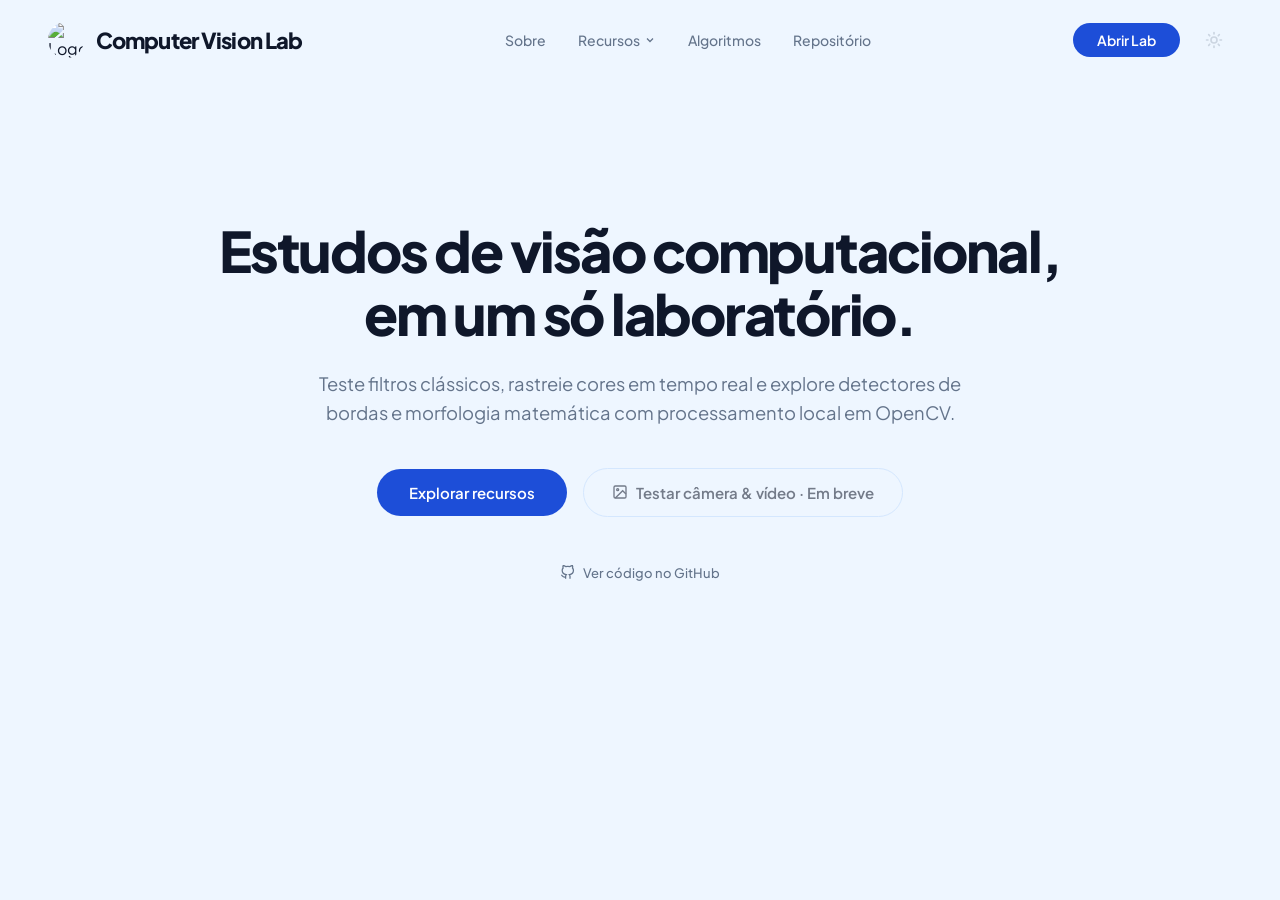
==== frontend/index.html @ 702c6b66 "criação do ambiente inicial do projeto" ====
<!DOCTYPE html>
<html lang="pt-BR" data-theme="dark">
<head>
  <meta charset="UTF-8" />
  <meta name="viewport" content="width=device-width, initial-scale=1.0" />
  <title>Computer Vision Lab // Plataforma de Visão Computacional</title>
  <link rel="preconnect" href="https://fonts.googleapis.com">
  <link rel="preconnect" href="https://fonts.gstatic.com" crossorigin>
  <link href="https://fonts.googleapis.com/css2?family=Plus+Jakarta+Sans:wght@400;500;600;700;800&display=swap" rel="stylesheet">
  <link rel="stylesheet" href="assets/css/style.css">
</head>
<body>

  <!-- Barra de Navegação -->
  <header class="main-header">
    <a href="/" class="brand">
      <div class="logo-icon"><img src="../assets/img/cv_logo.png" alt="Logo"></div>
      <span class="brand-name">Computer Vision Lab</span>
    </a>

    <!-- Menu Central com Dropdown de Recursos -->
    <nav class="nav-menu">
      <a href="#sobre" class="nav-link">Sobre</a>
      
      <!-- Dropdown Recursos que leva às páginas -->
      <div class="dropdown">
        <button class="dropdown-btn">
          Recursos
          <svg width="12" height="12" viewBox="0 0 24 24" fill="none" stroke="currentColor" stroke-width="2.5"><polyline points="6 9 12 15 18 9"></polyline></svg>
        </button>
        <div class="dropdown-menu">
          <a href="/pages/filters.html" class="dropdown-item">
            <strong>Filtros & Bordas</strong>
            <small>Canny, Sobel, Blur Gaussiano</small>
          </a>
          <button type="button" class="dropdown-item" disabled title="Recurso indisponível">
            <strong>Detecção & Cores</strong>
            <small>Rastreamento HSV, Contornos · Em breve</small>
          </button>
          <button type="button" class="dropdown-item" disabled title="Recurso indisponível">
            <strong>Segmentação</strong>
            <small>Threshold Otsu e Morfologia · Em breve</small>
          </button>
        </div>
      </div>

      <a href="#algoritmos" class="nav-link">Algoritmos</a>
      <a href="https://github.com/Vitin0N/computer-vision-lab" target="_blank" class="nav-link">Repositório</a>
    </nav>

    <!-- Ações no Canto Direito -->
    <div class="header-actions">
      <a href="/pages/filters.html" class="btn-entrar">Abrir Lab</a>
      
    <!-- Tema -->
      <button id="themeToggle" class="icon-action-btn" title="Alternar tema">
        <svg width="18" height="18" viewBox="0 0 24 24" fill="none" stroke="currentColor" stroke-width="2.2"><path d="M21 12.79A9 9 0 1 1 11.21 3 7 7 0 0 0 21 12.79z"></path></svg>
      </button>
    </div>
  </header>

  <!-- Hero Centralizado -->
  <main class="hero-section">
    <h1 class="hero-title">
      Estudos de visão computacional,<br>em um só laboratório.
    </h1>
    
    <p class="hero-subtitle">
      Teste filtros clássicos, rastreie cores em tempo real e explore detectores de bordas e morfologia matemática com processamento local em OpenCV.
    </p>

    <!-- Botões em Pílula -->
    <div class="cta-group">
      <a href="/pages/filters.html" class="btn-pill-primary">
        Explorar recursos
      </a>
      
      <button type="button" class="btn-pill-secondary" disabled title="Recurso indisponível">
        <svg width="16" height="16" viewBox="0 0 24 24" fill="none" stroke="currentColor" stroke-width="2"><rect x="3" y="3" width="18" height="18" rx="2"/><circle cx="8.5" cy="8.5" r="1.5"/><polyline points="21 15 16 10 5 21"/></svg>
        Testar câmera & vídeo · Em breve
      </button>
    </div>

    <!-- Links de Rodapé -->
    <div class="quick-links">
      <a href="https://github.com/Vitin0N/computer-vision-lab" target="_blank" class="quick-item">
        <svg width="15" height="15" viewBox="0 0 24 24" fill="none" stroke="currentColor" stroke-width="2"><path d="M9 19c-5 1.5-5-2.5-7-3m14 6v-3.87a3.37 3.37 0 0 0-.94-2.61c3.14-.35 6.44-1.54 6.44-7A5.44 5.44 0 0 0 20 4.77 5.07 5.07 0 0 0 19.91 1S18.73.65 16 2.48a13.38 13.38 0 0 0-7 0C6.27.65 5.09 1 5.09 1A5.07 5.07 0 0 0 5 4.77a5.44 5.44 0 0 0-1.5 3.78c0 5.42 3.3 6.61 6.44 7A3.37 3.37 0 0 0 9 18.13V22"></path></svg>
        Ver código no GitHub
      </a>
    </div>
  </main>

  <script type="module" src="assets/js/main.js"></script>

</body>
</html>
---- frontend/assets/css/style.css ----
:root {
    --bg-hero: #050b14;
    --bg-wave: #0d2238;
    --bg-main: #07111f;
    --bg-surface: #0a1526;
    --bg-surface-hover: #10233b;
    --border-subtle: rgba(255, 255, 255, 0.08);
    --border-color: rgba(148, 163, 184, 0.2);
    --text-main: #ffffff;
    --text-primary: #f8fafc;
    --text-muted: #94a3b8;
    --text-secondary: #94a3b8;
    --blue-primary: #1d4ed8;
    --blue-hover: #2563eb;
    --accent-color: #38bdf8;
    --accent-hover: #60a5fa;
    --btn-secondary-bg: #0d1b2e;
    --btn-secondary-border: #1e3a5f;
    --dropdown-bg: #0b1728;
    --dropdown-hover: rgba(255, 255, 255, 0.06);
    --radius: 12px;
    color-scheme: dark;
}

:root[data-theme="light"] {
    --bg-hero: #eef6ff;
    --bg-main: #f5f9ff;
    --bg-surface: #ffffff;
    --bg-surface-hover: #e8f1fc;
    --border-subtle: rgba(15, 23, 42, 0.1);
    --border-color: #cbd5e1;
    --text-main: #0f172a;
    --text-primary: #0f172a;
    --text-muted: #64748b;
    --text-secondary: #64748b;
    --accent-color: #0369a1;
    --accent-hover: #0284c7;
    --btn-secondary-bg: #eff6ff;
    --btn-secondary-border: #bfdbfe;
    --dropdown-bg: #ffffff;
    --dropdown-hover: #e8f1fc;
    color-scheme: light;
}

* {
    box-sizing: border-box;
    margin: 0;
    padding: 0;
    font-family: 'Plus Jakarta Sans', system-ui, sans-serif;
}

body {
    min-height: 100vh;
    overflow-x: hidden;
    background: var(--bg-hero);
    color: var(--text-main);
    transition: background-color .2s, color .2s;
}

button,
input {
    font: inherit;
}

button,
a {
    -webkit-tap-highlight-color: transparent;
}

/* Homepage */
.main-header,
.top-header {
    height: 80px;
    display: flex;
    align-items: center;
    justify-content: space-between;
    padding: 0 48px;
    position: relative;
    z-index: 50;
    background: transparent;
}

.top-header {
    background: var(--bg-surface);
    border-bottom: 1px solid var(--border-subtle);
}

.brand,
.logo-area {
    display: flex;
    align-items: center;
    gap: 12px;
    color: var(--text-main);
    text-decoration: none;
}

.brand-icon {
    width: 32px;
    height: 32px;
    color: var(--accent-color);
}

.brand-name,
.logo-text {
    color: var(--text-main);
    font-size: 22px;
    font-weight: 800;
    letter-spacing: -0.04em;
}

.logo-area:hover,
.brand:hover {
    opacity: .85;
}

.logo-icon {
    width: 36px;
    height: 36px;
    display: grid;
    place-items: center;
    overflow: hidden;
    border-radius: 50%;
}

.logo-icon img {
    width: 100%;
    height: 100%;
    object-fit: contain;
}

.nav-menu {
    display: flex;
    align-items: center;
    gap: 32px;
}

.nav-link,
.dropdown-btn {
    color: var(--text-muted);
    font-size: 14px;
    font-weight: 500;
    text-decoration: none;
    transition: color .15s;
}

.nav-link:hover,
.dropdown-btn:hover {
    color: var(--text-main);
}

.dropdown {
    position: relative;
}

.dropdown-btn {
    display: flex;
    align-items: center;
    gap: 4px;
    background: none;
    border: 0;
    cursor: pointer;
}

.dropdown-menu {
    position: absolute;
    top: 100%;
    left: 50%;
    display: none;
    width: 240px;
    padding: 8px;
    gap: 4px;
    flex-direction: column;
    transform: translateX(-50%);
    background: var(--dropdown-bg);
    border: 1px solid var(--border-subtle);
    border-radius: var(--radius);
    box-shadow: 0 16px 32px rgba(0, 0, 0, .4);
}

.dropdown:hover .dropdown-menu,
.dropdown:focus-within .dropdown-menu {
    display: flex;
}

.dropdown-item {
    display: flex;
    width: 100%;
    padding: 10px 14px;
    gap: 2px;
    flex-direction: column;
    color: var(--text-primary);
    background: transparent;
    border: 0;
    border-radius: 8px;
    text-decoration: none;
    font-size: 13px;
    text-align: left;
}

.dropdown-item:hover {
    background: var(--dropdown-hover);
    color: var(--accent-color);
}

.dropdown-item:disabled {
    opacity: .55;
    cursor: not-allowed;
}

.dropdown-item:disabled:hover {
    background: transparent;
    color: var(--text-primary);
}

.dropdown-item small {
    color: var(--text-muted);
    font-size: 11px;
}

.header-actions {
    display: flex;
    align-items: center;
    gap: 16px;
}

.btn-entrar,
.btn-pill-primary {
    display: inline-flex;
    align-items: center;
    justify-content: center;
    gap: 8px;
    color: #fff;
    background: var(--blue-primary);
    border: 0;
    border-radius: 9999px;
    text-decoration: none;
    font-weight: 600;
    cursor: pointer;
    transition: background .2s, transform .15s;
}

.btn-entrar {
    padding: 8px 24px;
    font-size: 14px;
}

.btn-pill-primary {
    padding: 14px 32px;
    font-size: 15px;
}

.btn-entrar:hover,
.btn-pill-primary:hover {
    background: var(--blue-hover);
    transform: translateY(-2px);
}

.icon-action-btn {
    display: grid;
    width: 36px;
    height: 36px;
    place-items: center;
    color: #cbd5e1;
    background: none;
    border: 0;
    border-radius: 50%;
    cursor: pointer;
}

.icon-action-btn:hover,
.icon-action-btn:focus-visible {
    color: var(--text-main);
    background: rgba(255, 255, 255, .06);
}

.hero-section {
    display: flex;
    max-width: 900px;
    min-height: calc(100vh - 220px);
    margin: 0 auto;
    padding: 60px 24px 100px;
    align-items: center;
    justify-content: center;
    flex-direction: column;
    text-align: center;
}

.hero-title {
    margin-bottom: 24px;
    color: var(--text-main);
    font-size: clamp(2.3rem, 5vw, 3.5rem);
    font-weight: 800;
    letter-spacing: -0.04em;
    line-height: 1.12;
}

.hero-subtitle {
    max-width: 680px;
    margin-bottom: 40px;
    color: var(--text-muted);
    font-size: 1.15rem;
    line-height: 1.6;
}

.cta-group,
.quick-links {
    display: flex;
    align-items: center;
    gap: 16px;
}

.cta-group {
    margin-bottom: 48px;
}

.btn-pill-secondary {
    display: inline-flex;
    padding: 14px 28px;
    align-items: center;
    justify-content: center;
    gap: 8px;
    color: var(--text-main);
    background: var(--btn-secondary-bg);
    border: 1px solid var(--btn-secondary-border);
    border-radius: 9999px;
    text-decoration: none;
    font-size: 15px;
    font-weight: 600;
    transition: background .2s, transform .15s;
}

.btn-pill-secondary:hover {
    background: #132742;
    transform: translateY(-2px);
}

.btn-pill-secondary:disabled {
    opacity: .55;
    cursor: not-allowed;
}

.btn-pill-secondary:disabled:hover {
    background: var(--btn-secondary-bg);
    transform: none;
}

.quick-links {
    gap: 32px;
}

.quick-item {
    display: flex;
    align-items: center;
    gap: 8px;
    color: var(--text-muted);
    font-size: 13px;
    font-weight: 500;
    text-decoration: none;
}

.quick-item:hover {
    color: var(--text-main);
}

.wave-container {
    width: 100%;
    margin-top: auto;
    line-height: 0;
}

.wave-container svg {
    display: block;
    width: 100%;
    height: 140px;
}

/* Laboratory workspace */
.nav-tabs {
    display: flex;
    padding: 4px;
    gap: 8px;
    background: var(--bg-main);
    border: 1px solid var(--border-color);
    border-radius: 30px;
}

.nav-tab {
    padding: 8px 18px;
    color: var(--text-secondary);
    background: transparent;
    border: 0;
    border-radius: 20px;
    font-size: 13px;
    cursor: pointer;
    transition: background .2s, color .2s;
}

.nav-tab.active,
.nav-tab:hover {
    color: var(--text-primary);
    background: var(--bg-surface-hover);
}

.main-wrapper {
    display: flex;
    min-height: calc(100vh - 80px);
}

.sidebar {
    display: flex;
    width: 220px;
    padding: 24px 16px;
    gap: 6px;
    flex-shrink: 0;
    flex-direction: column;
    background: var(--bg-surface);
    border-right: 1px solid var(--border-color);
}

.sidebar-title {
    margin-bottom: 12px;
    padding-left: 8px;
    color: var(--text-secondary);
    font-size: 11px;
    font-weight: 700;
    letter-spacing: .08em;
    text-transform: uppercase;
}

.subfilter-btn {
    padding: 10px 12px;
    color: var(--text-secondary);
    background: transparent;
    border: 0;
    border-radius: 8px;
    text-align: left;
    font-size: 14px;
    cursor: pointer;
}

.subfilter-btn.active,
.subfilter-btn:hover {
    color: var(--text-primary);
    background: var(--bg-surface-hover);
}

.workspace {
    display: flex;
    width: 100%;
    padding: 32px;
    align-items: center;
    gap: 24px;
    flex-direction: column;
}

.pipeline-container {
    display: flex;
    width: 100%;
    max-width: 960px;
    align-items: center;
    justify-content: center;
    gap: 24px;
}

.card,
.params-bar {
    background: var(--bg-surface);
    border: 1px solid var(--border-color);
    border-radius: var(--radius);
    box-shadow: 0 16px 35px rgba(0, 0, 0, .12);
}

.card {
    display: flex;
    height: 420px;
    flex: 1;
    flex-direction: column;
    overflow: hidden;
}

.card-header,
.card-footer {
    display: flex;
    align-items: center;
    border-color: var(--border-color);
}

.card-header {
    padding: 12px 16px;
    justify-content: space-between;
    border-bottom: 1px solid var(--border-color);
    color: var(--text-secondary);
    font-size: 14px;
    font-weight: 600;
}

.card-footer {
    padding: 14px 16px;
    border-top: 1px solid var(--border-color);
}

.card-footer.right {
    justify-content: flex-end;
}

.image-dropzone {
    position: relative;
    display: flex;
    margin: 16px;
    flex: 1;
    align-items: center;
    justify-content: center;
    overflow: hidden;
    background: rgba(0, 0, 0, .2);
    border: 2px dashed var(--border-color);
    border-radius: 8px;
}

.image-dropzone img {
    width: 100%;
    height: 100%;
    object-fit: contain;
}

.placeholder-text {
    color: var(--text-secondary);
    font-size: 13px;
    pointer-events: none;
}

.pipeline-arrow {
    color: var(--accent-color);
    font-size: 28px;
    user-select: none;
}

.btn-primary,
.btn-secondary,
.btn-camera {
    display: inline-flex;
    min-height: 38px;
    align-items: center;
    justify-content: center;
    padding: 8px 16px;
    border-radius: 8px;
    font-size: 13px;
    font-weight: 600;
    cursor: pointer;
    transition: background .2s, border-color .2s, color .2s;
}

.btn-primary {
    color: #fff;
    background: var(--blue-primary);
    border: 1px solid var(--blue-primary);
}

.btn-primary:hover {
    background: var(--blue-hover);
    border-color: var(--blue-hover);
}

.btn-secondary,
.btn-camera {
    color: var(--text-primary);
    background: var(--btn-secondary-bg);
    border: 1px solid var(--btn-secondary-border);
    text-decoration: none;
}

.btn-secondary:hover,
.btn-camera:hover {
    color: var(--text-main);
    background: var(--bg-surface-hover);
    border-color: var(--accent-color);
}

.params-bar {
    display: flex;
    width: 100%;
    max-width: 960px;
    padding: 16px 20px;
    align-items: center;
    gap: 24px;
}

.param-group {
    display: flex;
    align-items: center;
    gap: 12px;
    color: var(--text-secondary);
    font-size: 13px;
}

.param-group input[type="range"] {
    width: 150px;
    accent-color: var(--accent-color);
    cursor: pointer;
}

@media (max-width: 860px) {

    .main-header,
    .top-header {
        padding: 0 20px;
    }

    .nav-menu {
        display: none;
    }

    .main-wrapper {
        flex-direction: column;
    }

    .sidebar {
        width: 100%;
        padding: 12px 16px;
        flex-direction: row;
        overflow-x: auto;
        border-right: 0;
        border-bottom: 1px solid var(--border-color);
    }

    .sidebar-title {
        display: none;
    }

    .pipeline-container {
        flex-direction: column;
    }

    .pipeline-arrow {
        transform: rotate(90deg);
    }

    .card,
    .params-bar {
        width: 100%;
    }

    .card {
        flex: none;
    }

    .params-bar {
        align-items: stretch;
        flex-direction: column;
    }

    .param-group {
        justify-content: space-between;
    }

    .param-group input[type="range"] {
        flex: 1;
    }

    #btnExecute {
        margin-left: 0 !important;
    }
}

@media (max-width: 600px) {
    .header-actions {
        gap: 4px;
    }

    .header-actions .icon-action-btn:first-of-type {
        display: none;
    }

    .btn-entrar {
        padding: 8px 14px;
    }

    .brand-name,
    .logo-text {
        font-size: 18px;
    }

    .hero-section {
        padding: 48px 20px 72px;
    }

    .hero-title br {
        display: none;
    }

    .hero-subtitle {
        font-size: 1rem;
    }

    .cta-group,
    .quick-links {
        width: 100%;
        flex-direction: column;
    }

    .btn-pill-primary,
    .btn-pill-secondary {
        width: 100%;
    }

    .quick-links {
        gap: 16px;
    }

    .workspace {
        padding: 20px 16px;
    }
}
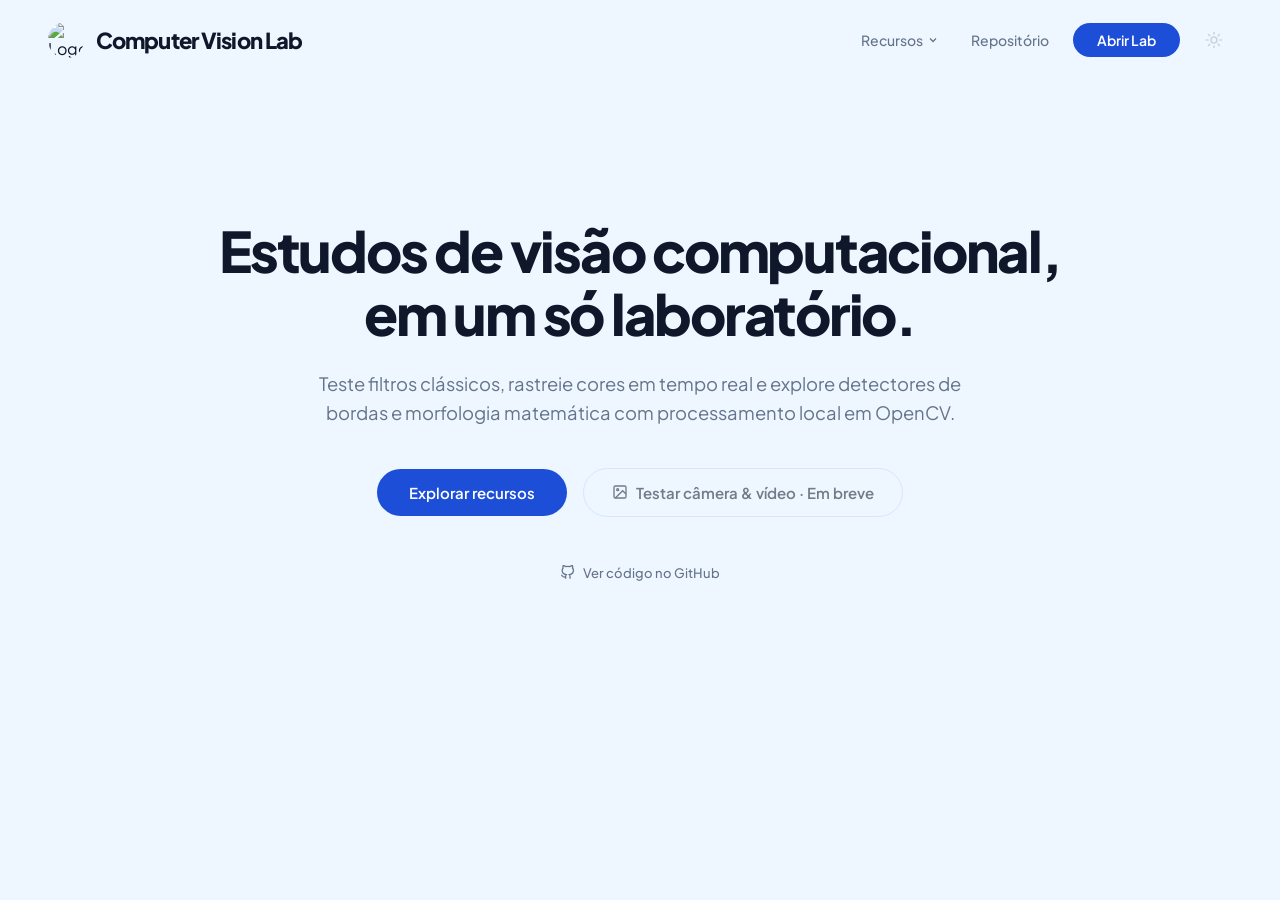
==== commit d5eaec20: "feat: melhorando a estrutura da tela de filters" ====
--- a/frontend/index.html
+++ b/frontend/index.html
@@ -20,7 +20,6 @@
 
     <!-- Menu Central com Dropdown de Recursos -->
     <nav class="nav-menu">
-      <a href="#sobre" class="nav-link">Sobre</a>
       
       <!-- Dropdown Recursos que leva às páginas -->
       <div class="dropdown">
@@ -44,7 +43,6 @@
         </div>
       </div>
 
-      <a href="#algoritmos" class="nav-link">Algoritmos</a>
       <a href="https://github.com/Vitin0N/computer-vision-lab" target="_blank" class="nav-link">Repositório</a>
     </nav>
 
--- a/frontend/assets/css/style.css
+++ b/frontend/assets/css/style.css
@@ -68,16 +68,27 @@
 }
 
 /* Homepage */
-.main-header,
-.top-header {
+.main-header {
     height: 80px;
     display: flex;
     align-items: center;
-    justify-content: space-between;
+    justify-content: flex-start;
     padding: 0 48px;
     position: relative;
     z-index: 50;
     background: transparent;
+}
+
+.top-header {
+    height: 80px;
+    display: grid;
+    grid-template-columns: 1fr auto 1fr;
+    align-items: center;
+    padding: 0 48px;
+    position: relative;
+    z-index: 50;
+    background: var(--bg-surface);
+    border-bottom: 1px solid var(--border-subtle);
 }
 
 .top-header {
@@ -132,6 +143,7 @@
     display: flex;
     align-items: center;
     gap: 32px;
+    margin-left: auto;
 }
 
 .nav-link,
@@ -221,6 +233,11 @@
     display: flex;
     align-items: center;
     gap: 16px;
+    margin-left: 24px;
+}
+
+.top-header > div {
+    justify-self: end;
 }
 
 .btn-entrar,
@@ -382,6 +399,7 @@
     background: var(--bg-main);
     border: 1px solid var(--border-color);
     border-radius: 30px;
+    justify-self: center;
 }
 
 .nav-tab {
@@ -427,6 +445,42 @@
     text-transform: uppercase;
 }
 
+.filter-category {
+    border-bottom: 1px solid var(--border-subtle);
+}
+
+.filter-category summary {
+    padding: 10px 8px;
+    color: var(--text-primary);
+    font-size: 13px;
+    font-weight: 600;
+    cursor: pointer;
+    list-style: none;
+}
+
+.filter-category summary::-webkit-details-marker {
+    display: none;
+}
+
+.filter-category summary::after {
+    float: right;
+    color: var(--text-muted);
+    content: '+';
+    font-size: 16px;
+    font-weight: 400;
+}
+
+.filter-category[open] summary::after {
+    content: '-';
+}
+
+.filter-options {
+    display: flex;
+    padding: 0 0 6px 8px;
+    gap: 2px;
+    flex-direction: column;
+}
+
 .subfilter-btn {
     padding: 10px 12px;
     color: var(--text-secondary);
@@ -444,6 +498,17 @@
     background: var(--bg-surface-hover);
 }
 
+.subfilter-btn:disabled {
+    opacity: .5;
+    cursor: not-allowed;
+}
+
+.subfilter-btn small {
+    margin-left: 4px;
+    color: var(--text-muted);
+    font-size: 10px;
+}
+
 .workspace {
     display: flex;
     width: 100%;
